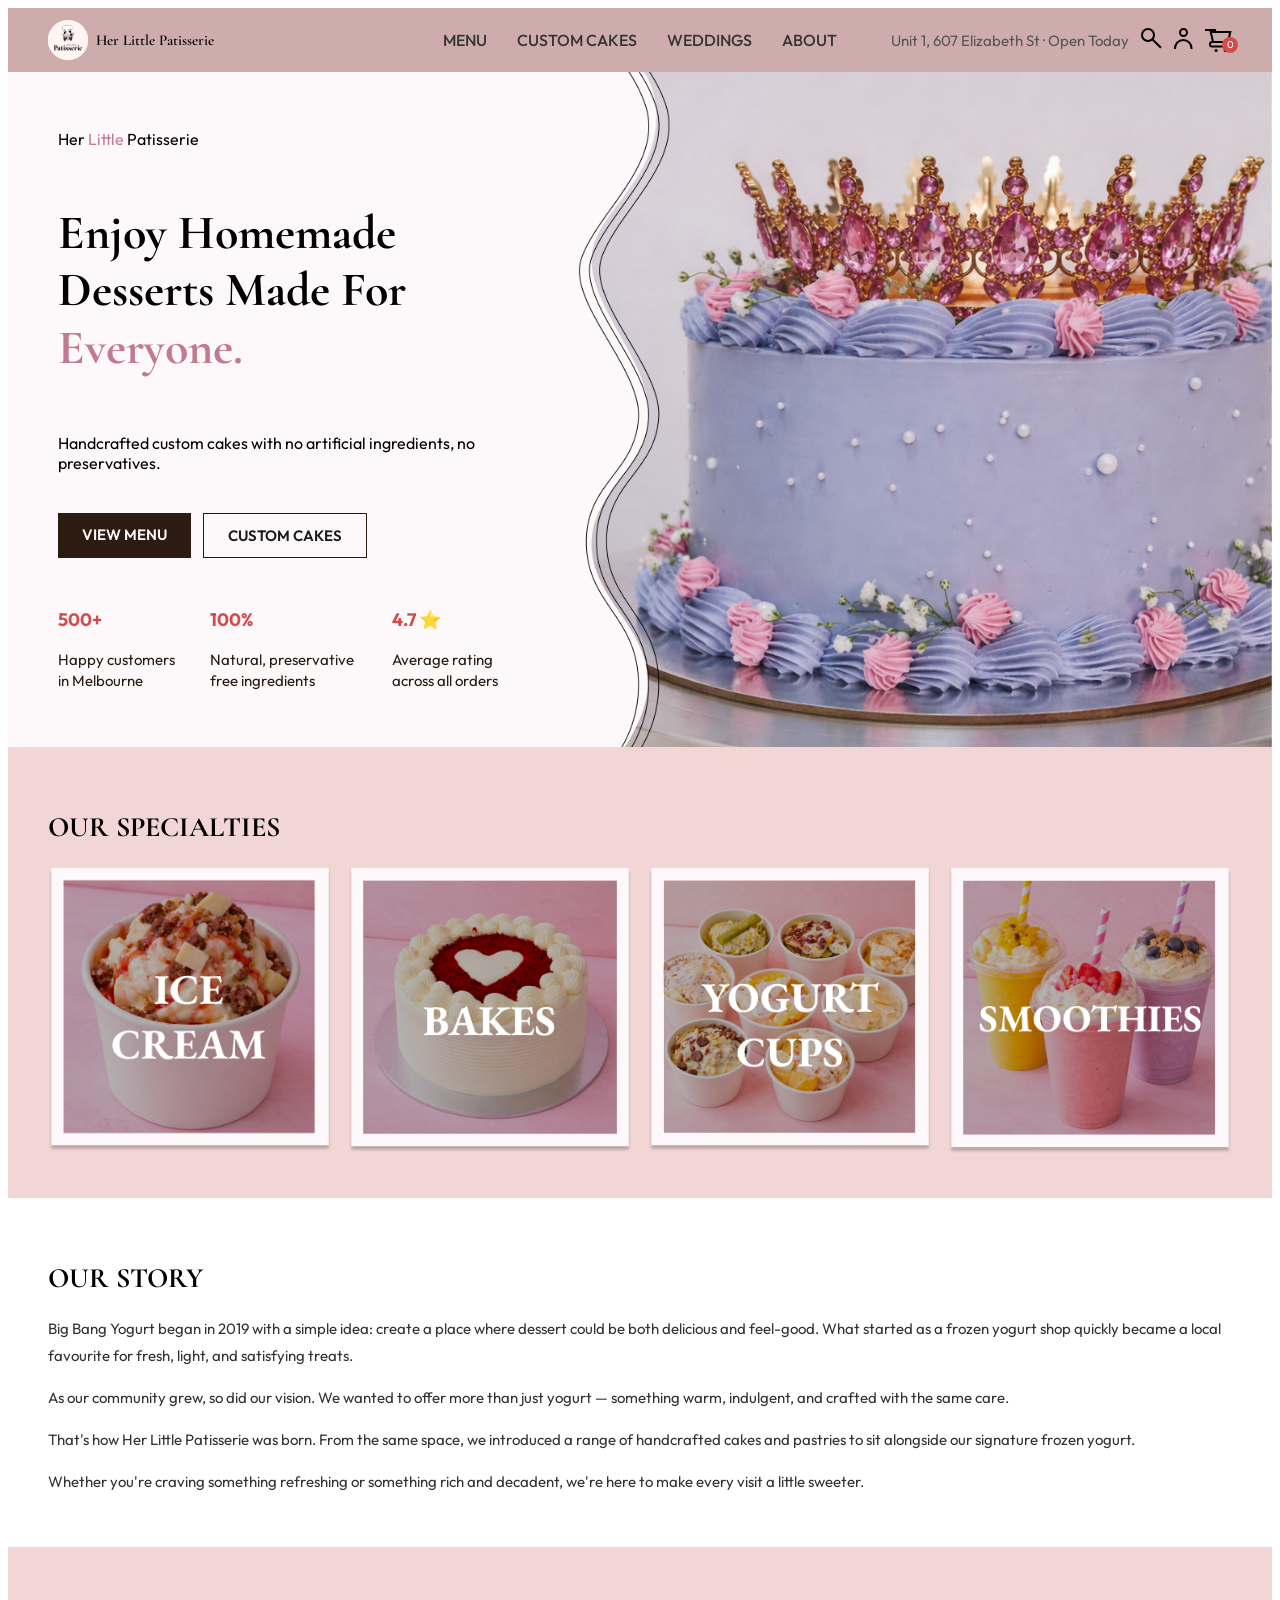
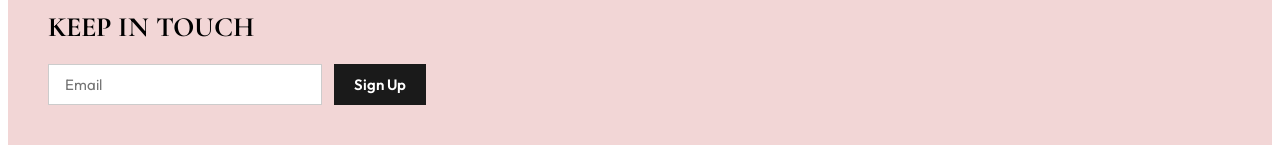
==== index.html @ 51def167 "hover states added, logo home link" ====
<!DOCTYPE html>
<html lang="en">
<head>
    <meta charset="UTF-8">
    <meta name="viewport" content="width=device-width, initial-scale=1.0">
    <title>Her Little Patisserie</title>
    <link href="https://fonts.googleapis.com/css2?family=Cormorant+Garamond:wght@400;600;700;800&family=Outfit:wght@400;500;600;700&display=swap" rel="stylesheet">
    <link rel="stylesheet" href="styles/style.css">
</head>
<body>

    <header>
        <a href="index.html" class="logo"><img src="assets/Logo.png" alt="Her Little Patisserie"> Her Little Patisserie</a>
        <nav>
            <a href="pages/product_list.html">MENU</a>
            <a href="#">CUSTOM CAKES</a>
            <a href="#">WEDDINGS</a>
            <a href="#">ABOUT</a>
        </nav>
        <div class="header-right">
            Unit 1, 607 Elizabeth St · Open Today 
            <a href="#">
                <svg width="21" height="21" viewBox="0 0 21 21" fill="none" xmlns="http://www.w3.org/2000/svg">
                <path d="M11.5001 11.5L19.9321 19.6864" stroke="black" stroke-width="2"/>
                <circle cx="7" cy="7" r="6" stroke="black" stroke-width="2"/>
                </svg>
            </a>
            <a href="#">
                <svg width="19" height="21" viewBox="0 0 19 21" fill="none" xmlns="http://www.w3.org/2000/svg">
                <circle cx="9.5" cy="4.5" r="3.5" stroke="black" stroke-width="2"/>
                <path d="M1 21V20.25C1 15.6937 4.69365 12 9.25 12C13.8063 12 17.5 15.6937 17.5 20.25V21" stroke="black" stroke-width="2"/>
                </svg>
            </a>
            <a href="cart.html" class="cart-icon-wrapper">
                <svg width="27" height="23" viewBox="0 0 27 23" fill="none" xmlns="http://www.w3.org/2000/svg">
                <path d="M25.3326 3L22.9196 13.0996H8.11389L5.70081 3H25.3326Z" stroke="black" stroke-width="2"/>
                <line y1="1" x2="11.0834" y2="1" stroke="black" stroke-width="2"/>
                <path d="M8.31243 13H6.98743C5.88286 13 4.98743 13.8954 4.98743 15V15.4C4.98743 16.5046 5.88286 17.4 6.98743 17.4L24.9375 17.4" stroke="black" stroke-width="2"/>
                <circle cx="11.1" cy="21.5" r="1.5" fill="black"/>
                <circle cx="20.1" cy="21.5" r="1.5" fill="black"/>
                </svg>
                <span class="cart-badge" id="cart-badge">0</span>
            </a>
        </div>
    </header>

    <main>

        <section class="hero">

            <div class="hero-text">
                <p class="hero-label">Her <span class="highlight">Little</span> Patisserie</p>
                <h1>Enjoy Homemade Desserts Made For <span class="highlight-garamond">Everyone.</span></h1>
                <p class="hero-sub">Handcrafted custom cakes with no artificial ingredients, no preservatives.</p>

                <div class="hero-buttons">
                    <a href="product_list.html">VIEW MENU</a>
                    <a href="#">CUSTOM CAKES</a>
                </div>

                <div class="stats">
                    <div class="stat">
                        <p class="stat-number">500+</p>
                        <p class="stat-text">Happy customers in Melbourne</p>
                    </div>
                    <div class="stat">
                        <p class="stat-number">100%</p>
                        <p class="stat-text">Natural, preservative free ingredients</p>
                    </div>
                    <div class="stat">
                        <p class="stat-number">4.7 ⭐</p>
                        <p class="stat-text">Average rating across all orders</p>
                    </div>
                </div>
            </div>

            <div class="hero-image">
                <img src="assets/cakeswirl.png" alt="Signature cake">
            </div>

        </section>

        <section class="specialties">
            <h2>OUR SPECIALTIES</h2>
            <div class="specialties-grid">
                <div class="specialty-card">
                    <img src="assets/ice_cream.png" alt="Ice Cream">
                </div>
                <div class="specialty-card">
                    <img src="assets/bakes.png" alt="Bakes">
                </div>
                <div class="specialty-card">
                    <img src="assets/yoghurt_cups.png" alt="Yogurt Cups">
                </div>
                <div class="specialty-card">
                    <img src="assets/smoothies.png" alt="Smoothies">
                </div>
            </div>
        </section>

        <section class="story">
            <h2>OUR STORY</h2>
            <p>Big Bang Yogurt began in 2019 with a simple idea: create a place where dessert could be both delicious and feel-good. What started as a frozen yogurt shop quickly became a local favourite for fresh, light, and satisfying treats.</p>
            <p>As our community grew, so did our vision. We wanted to offer more than just yogurt — something warm, indulgent, and crafted with the same care.</p>
            <p>That's how Her Little Patisserie was born. From the same space, we introduced a range of handcrafted cakes and pastries to sit alongside our signature frozen yogurt.</p>
            <p>Whether you're craving something refreshing or something rich and decadent, we're here to make every visit a little sweeter.</p>
        </section>

        <section class="newsletter">
            <h2>KEEP IN TOUCH</h2>
            <form>
                <input type="email" placeholder="Email">
                <button type="submit">Sign Up</button>
            </form>
        </section>

    </main>
    <script src="script.js"></script>
</body>
</html>
---- styles/style.css ----
/* FONTS */
* {
    font-family: 'Outfit', sans-serif;
}

h1, h2, .menu-title, .cart-title {
    font-family: 'Cormorant Garamond', serif;
}

.menu-title, .cart-title, h1 {
    font-family: 'Cormorant Garamond', serif;
}

/* HEADER */
header {
    background-color: #CEACAC;
    padding: 12px 40px;
    position: relative;
    display: flex;
    align-items: center;
    justify-content: space-between;
}

.logo {
    display: flex;
    align-items: center;
    gap: 8px;
    font-size: 15px;
    font-weight: 600;
    font-family: 'Cormorant Garamond', serif;
    text-decoration: none;
    color: inherit;
}

.logo img {
    height: 40px;
    width: auto;
}

nav {
    position: absolute;
    left: 50%;
    transform: translateX(-50%);
    display: flex;
    gap: 30px;
}

nav a {
    text-decoration: none;
    color: #333;
    font-size: 16px;
    font-weight: 500;
}

.header-right {
    font-size: 15px;
    color: #555;
    display: flex;
    align-items: center;
    gap: 12px;
}

.header-right a {
    text-decoration: none;
}

.header-right img {
    width: 16px;
    height: 16px;
}

.highlight {
    color: #C27B8E;
}

.highlight-garamond {
    color: #C27B8E;
    font-family: 'Cormorant Garamond', serif;
}

/* HERO */
.hero {
    display: flex;
    height: 75vh;
}

.hero-text {
    background-color: #FDF9FB;
    width: 40%;
    padding: 60px 50px;
    display: flex;
    flex-direction: column;
    justify-content: center;
}

.hero-text h1 {
    font-size: 48px;
    line-height: 1.2;
}

.hero-image {
    width: 60%;
    overflow: hidden;
    background-color: #FDF9FB;
}

.hero-image img {
    width: 100%;
    height: 100%;
    object-fit: cover;
    object-position: left;
}

/* HERO BUTTONS */
.hero-buttons {
    display: flex;
    gap: 12px;
    margin-top: 24px;
    margin-bottom: 32px;
}

.hero-buttons a {
    padding: 12px 24px;
    font-size: 15px;
    font-weight: 600;
    text-decoration: none;
}

.hero-buttons a:first-child {
    background-color: #2b1b10;
    color: #FDF9FB;
}

.hero-buttons a:first-child:hover {
    background-color: #BB6B33;
}

.hero-buttons a:last-child {
    background-color: transparent;
    color: #1a1a1a;
    border: 1px solid #2b1b10;
}

.hero-buttons a:last-child:hover {
    background-color: #2b1b10;
    color: white;
    border-color: #2b1b10;
}

/* STATS */
.stats {
    display: flex;
    gap: 24px;
}

.stat-number {
    font-size: 18px;
    font-weight: 700;
    color: #D14D4D;
}

.stat-text {
    font-size: 15px;
    color: #2b1b10;
    margin-top: 4px;
    line-height: 1.4;
}

/* OUR SPECIALITIES */
.specialties {
    background-color: #f2d6d6;
    padding: 40px;
}

.specialties h2 {
    font-size: 28px;
    font-weight: 800;
    margin-bottom: 24px;
}

.specialties-grid {
    display: flex;
    gap: 16px;
}

.specialty-card {
    flex: 1;
    position: relative;
}

.specialty-card img {
    width: 100%;
    height: auto;
    object-fit: contain;
}

.specialty-card p {
    position: absolute;
    bottom: 16px;
    left: 0;
    right: 0;
    text-align: center;
    color: white;
    font-weight: 700;
    font-size: 16px;
}

/* OUR STORY */
.story {
    padding: 40px;
}

.story h2 {
    font-size: 28px;
    font-weight: 800;
    margin-bottom: 20px;
}

.story p {
    font-size: 15px;
    line-height: 1.8;
    color: #333;
    margin-bottom: 12px;
}

/* KEEP IN TOUCH */
.newsletter {
    background-color: #f2d6d6;
    padding: 40px;
}

.newsletter h2 {
    font-size: 28px;
    font-weight: 800;
    margin-bottom: 20px;
}

.newsletter form {
    display: flex;
    gap: 12px;
}

.newsletter input {
    padding: 10px 16px;
    border: 1px solid #ccc;
    font-size: 15px;
    width: 240px;
}

.newsletter button {
    padding: 10px 20px;
    background-color: #1a1a1a;
    color: white;
    font-size: 15px;
    font-weight: 600;
    border: none;
    cursor: pointer;
}

/* ========================
   PRODUCT LIST PAGE
   ======================== */

/* BREADCRUMB */
.breadcrumb {
    padding: 16px 40px;
    font-size: 15px;
    color: #888;
}

.breadcrumb a {
    text-decoration: none;
    color: #888;
}

/* MENU HEADER */
.menu-header {
    padding: 8px 40px 24px;
}

.menu-title {
    font-size: 52px;
    font-weight: 800;
    color: #1a1a1a;
}

.menu-title-pink {
    color: #CEACAC;
    font-family: 'Cormorant Garamond', serif;
}

.menu-filters {
    display: flex;
    align-items: center;
    gap: 40px;
    margin-top: 16px;
}

.filter-item {
    display: flex;
    flex-direction: column;
    gap: 6px;
}

.filter-label {
    font-size: 15px;
    color: #888;
}

.filter-input {
    display: flex;
    align-items: center;
    gap: 10px;
    border: 1px solid #ddd;
    padding: 8px 12px;
    font-size: 15px;
}

.filter-input svg {
    width: 24px;
    height: 24px;
    flex-shrink: 0;
}

.filter-date-box {
    font-size: 15px;
}

.filter-input button {
    font-size: 15px;
    font-weight: 700;
    color: #888;
    background: none;
    border: none;
    cursor: pointer;
}

.filter-sort {
    margin-left: auto;
    display: flex;
    flex-direction: column;
    align-items: flex-end;
    gap: 8px;
}

.product-count {
    font-size: 15px;
    color: #888;
}

.sort-btn {
    padding: 10px 20px;
    border: 1px solid #1a1a1a;
    background: white;
    font-size: 15px;
    font-weight: 600;
    cursor: pointer;
}

/* CATEGORY TABS */
.menu-tabs {
    display: flex;
    gap: 0;
    border-bottom: 1px solid #ddd;
    padding: 0 40px;
}

.tab {
    padding: 12px 20px;
    font-size: 15px;
    font-weight: 600;
    background: none;
    border: none;
    border-bottom: 2px solid transparent;
    color: #888;
    cursor: pointer;
}

.tab.current {
    color: #1a1a1a;
    border-bottom: 2px solid #1a1a1a;
}

/* FILTER ROW */
.menu-filter-row {
    display: flex;
    align-items: center;
    gap: 12px;
    padding: 16px 40px;
}

.menu-filter-row img {
    height: 20px;
    width: auto;
}

.filter-all-btn {
    padding: 8px 20px;
    background-color: #1a1a1a;
    color: white;
    border: none;
    font-size: 15px;
    font-weight: 600;
    cursor: pointer;
}

/* PRODUCTS GRID */
.product-card-link {
    text-decoration: none;
    color: inherit;
}

.products-grid {
    display: grid;
    grid-template-columns: repeat(3, 1fr);
    gap: 24px;
    padding: 24px 40px;
}

.product-card {
    position: relative;
    overflow: hidden;
}

.product-card img {
    width: 100%;
    aspect-ratio: 4 / 3;
    object-fit: cover;
    display: block;
    transition: opacity 0.2s;
}

.product-card:hover img {
    opacity: 0.7;
}

.product-card-info {
    padding: 12px 0;
}

.product-card-info h3 {
    font-size: 15px;
    font-weight: 700;
    margin-bottom: 6px;
}

.product-card-info p {
    font-size: 15px;
    color: #666;
    line-height: 1.5;
    margin-bottom: 10px;
}

.product-prices {
    display: flex;
    gap: 16px;
    font-size: 15px;
    font-weight: 600;
    color: #C27B8E;
}

/* ========================
   PRODUCT LIST PAGE
   ======================== */

.product-detail {
    display: flex;
    gap: 60px;
    padding: 24px 40px 60px;
   }

   /* LEFT SIDE */
.product-gallery {
    width: 45%;
    flex-shrink: 0;
   }

.product-main-image {
    position: relative;
}

.product-main-image img {
    width: 100%;
    aspect-ratio: 4 / 3;
    object-fit: cover;
}

.photo-counter {
    position: absolute;
    bottom: 12px;
    right: 12px;
    background-color: #00000073;
    color: white;
    font-size: 15px;
    padding: 4px 10px;
}

.product-thumbnails {
    display: flex;
    gap: 12px;
    margin-top: 12px;
}

.product-thumbnails img {
    width: calc(33.333% - 8px); /* 3 images shared space - the gaps in between images */
    aspect-ratio: 1 / 1;
    object-fit: cover;
    cursor: pointer;
}

/* RIGHT: INFO */
.product-info {
    flex: 1;
    display: flex;
    flex-direction: column;
    gap: 16px;
}

/* TAGS */
.product-tags {
    display: flex;
    gap: 10px;
}

.tag {
    font-size: 15px;
    font-weight: 600;
    padding: 4px 12px;
}

.tag-popular {
    border: 1px solid #CEACAC;
    color: #CEACAC;
}

.tag-preservatives {
    border: 1px solid #7DBFA7;
    color: #7DBFA7;
}

/* TITLE & PRICES */
.product-name {
    font-size: 32px;
    font-weight: 800;
    color: #1a1a1a;
    margin: 0;
}

.product-prices-detail {
    display: flex;
    gap: 20px;
    font-size: 16px;
    font-weight: 600;
    color: #C27B8E;
}

/* DESCRIPTION */
.product-description {
    font-size: 15px;
    color: #555;
    line-height: 1.7;
    margin: 0;
}

/* DIVIDER */
.product-divider {
    border: none;
    border-top: 1px solid #ddd;
    margin: 4px 0;
}

/* SECTION LABELS */
.section-label {
    font-size: 15px;
    font-weight: 700;
    color: #888;
    margin: 0;
}

/* SIZE SELECTOR */
.size-options {
    display: flex;
    gap: 12px;
}

.size-card {
    flex: 1;
    border: 1px solid #ddd;
    padding: 14px 12px;
    text-align: center;
    cursor: pointer;
}

.size-card.selected {
    background-color: #2b1b10;
    border-color: #2b1b10;
    color: white;
}

.size-name {
    font-size: 15px;
    font-weight: 600;
    margin: 0 0 4px;
}

.size-serves {
    font-size: 15px;
    color: #888;
    margin: 0 0 6px;
}

.size-card.selected .size-serves {
    color: #ccc;
}

.size-price {
    font-size: 15px;
    font-weight: 700;
    color: #C27B8E;
    margin: 0;
}

/* ADD-ONS */
.addons-header {
    display: flex;
    align-items: center;
    gap: 12px;
}

.addons-optional {
    font-size: 15px;
    color: #aaa;
}

.addons-options {
    display: flex;
    gap: 12px;
}

.addon-item {
    flex: 1; /*take whatever space is left on the right side*/
    display: flex;
    justify-content: space-between;
    align-items: center;
    border: 1px solid #ddd;
    padding: 12px 16px;
    font-size: 15px;
    cursor: pointer;
}

.addon-item input[type="checkbox"] { 
    width: 16px;
    height: 16px;
    cursor: pointer;
    accent-color: #CEACAC;
}

/* QUANTITY + ADD TO CART */
.cart-row {
    display: flex;
    gap: 16px;
    align-items: center;
}

.quantity-selector {
    display: flex;
    align-items: center;
    border: 1px solid #ddd;
}

.qty-btn {
    width: 40px;
    height: 48px;
    background: none;
    border: none;
    font-size: 18px;
    cursor: pointer;
    color: #1a1a1a;
}

.qty-value {
    width: 40px;
    text-align: center;
    font-size: 15px;
    font-weight: 600;
}

.add-to-cart-btn {
    flex: 1;
    height: 48px;
    background-color: #2b1b10;
    color: white;
    border: none;
    font-size: 15px;
    font-weight: 700;
    cursor: pointer;
    text-decoration: none;
    display: flex;
    align-items: center;
    justify-content: center;
}

.add-to-cart-btn:hover {
    background-color: #BB6B33;
}

/* DISCLAIMER */
.product-disclaimer {
    font-size: 15px;
    color: #aaa;
    line-height: 1.6;
    margin: 0;
}

/* ========================
   CART PAGE
   ======================== */


.cart-main {
    padding: 32px 40px 60px;
    background-color: #fdf9fb;
    min-height: 80vh;
}

/* CART HEADER */
.cart-header {
    display: flex;
    align-items: center;
    justify-content: space-between;
    margin-bottom: 32px;
}

.cart-header-left {
    display: flex;
    align-items: center;
    gap: 16px;
}

.continue-shopping {
    font-size: 15px;
    color: #888;
    text-decoration: none;
}

.cart-divider {
    color: #ccc;
    font-size: 20px;
}

.cart-title {
    font-size: 36px;
    font-weight: 800;
    color: #1a1a1a;
    margin: 0;
}

.cart-item-count {
    font-size: 15px;
    color: #888;
}

/* CART BODY: TWO COLUMNS */
.cart-body {
    display: flex;
    gap: 32px;
    align-items: flex-start;
}

.cart-left {
    flex: 1;
    background-color: white;
    padding: 32px;
    border: 1px solid #eee;
}

.cart-right {
    width: 280px;
    flex-shrink: 0;
    display: flex;
    flex-direction: column;
    gap: 24px;
}

/* SECTION LABELS */
.cart-section-label {
    font-size: 15px;
    font-weight: 700;
    color: #888;
    margin: 0 0 12px;
}

.cart-divider-line {
    border: none;
    border-top: 1px solid #eee;
    margin: 16px 0;
}

/* PICKUP BOX */
.pickup-box {
    border: 1px solid #eee;
    padding: 16px 20px;
    margin-bottom: 28px;
    display: flex;
    flex-direction: column;
    gap: 14px;
}

.pickup-row {
    display: flex;
    align-items: center;
    gap: 14px;
}

.pickup-icon {
    width: 32px;
    height: 32px;
    border-radius: 4px;
    display: flex;
    align-items: center;
    justify-content: center;
    font-size: 15px;
    flex-shrink: 0;
    background-color: #f8eded;
}

.pickup-text {
    flex: 1;
}

.pickup-main {
    font-size: 15px;
    font-weight: 600;
    color: #1a1a1a;
    margin: 0;
}

.pickup-sub {
    font-size: 15px;
    color: #aaa;
    margin: 2px 0 0;
}

.pickup-edit {
    font-size: 15px;
    font-weight: 700;
    color: #888;
    text-decoration: none;
}

/* CART ITEMS */
.cart-item {
    display: flex;
    align-items: flex-start;
    gap: 20px;
    padding: 16px 0;
}

.cart-item-img {
    width: 100px;
    height: 100px;
    object-fit: cover;
    flex-shrink: 0;
    background-color: #f8eded;
}

.cart-item-info {
    flex: 1;
}

.cart-item-name {
    font-size: 16px;
    font-weight: 600;
    color: #1a1a1a;
    margin: 0 0 4px;
}

.cart-item-size {
    font-size: 15px;
    color: #888;
    margin: 0 0 12px;
}

.cart-item-controls {
    display: flex;
    align-items: center;
    gap: 16px;
}

.cart-qty {
    display: flex;
    align-items: center;
    border: 1px solid #ddd;
}

.cart-qty-btn {
    width: 32px;
    height: 32px;
    background: none;
    border: none;
    font-size: 16px;
    cursor: pointer;
    color: #1a1a1a;
}

.cart-qty span {
    width: 32px;
    text-align: center;
    font-size: 15px;
    font-weight: 600;
}

.cart-remove {
    font-size: 15px;
    color: #888;
    text-decoration: underline;
    cursor: pointer;
}

.cart-remove:hover {
    color: #333;
}

.cart-item-price {
    font-size: 16px;
    font-weight: 700;
    color: #C27B8E;
    margin: 0;
    white-space: nowrap;
}

/* ADD MORE ITEMS */
.cart-add-more {
    display: flex;
    align-items: center;
    gap: 16px;
    border: 1px solid #eee;
    padding: 16px 20px;
    margin-top: 8px;
    cursor: pointer;
    font-size: 15px;
    color: #555;
    text-decoration: none;
    color: inherit;
}

.cart-add-icon {
    width: 36px;
    height: 36px;
    background-color: #CEACAC;
    color: white;
    font-size: 20px;
    display: flex;
    align-items: center;
    justify-content: center;
    flex-shrink: 0;
    transition: background-color 0.2s;
}

.cart-add-more:hover .cart-add-icon {
    background-color: #D14D4D;
}

/* ORDER SUMMARY */
.cart-summary {
    background-color: white;
    border: 1px solid #eee;
    padding: 24px;
}

.cart-summary-row {
    display: flex;
    justify-content: space-between;
    align-items: center;
    margin-bottom: 8px;
}

.cart-summary-label {
    font-size: 15px;
    color: #888;
}

.cart-summary-value {
    font-size: 15px;
    color: #888;
}

.cart-total-label {
    font-size: 16px;
    font-weight: 700;
    color: #1a1a1a;
}

.cart-total-value {
    font-size: 22px;
    font-weight: 800;
    color: #C27B8E;
}

.cart-checkout-btn {
    width: 100%;
    padding: 16px;
    background-color: #2b1b10;
    color: white;
    border: none;
    font-size: 15px;
    font-weight: 700;
    cursor: pointer;
    margin-top: 16px;
    letter-spacing: 1px;
}

.cart-checkout-btn:hover {
    background-color: #BB6B33;
}

/* RECOMMENDED */
.cart-recommended {
    background-color: white;
    border: 1px solid #eee;
    padding: 24px;
}

.recommended-card {
    display: flex;
    gap: 12px;
    margin-bottom: 16px;
}

.recommended-card img {
    width: 72px;
    height: 72px;
    object-fit: cover;
    flex-shrink: 0;
    background-color: #f8eded;
}

.recommended-info {
    flex: 1;
}

.recommended-name {
    font-size: 15px;
    font-weight: 600;
    color: #1a1a1a;
    margin: 0 0 4px;
}

.recommended-price {
    font-size: 15px;
    color: #C27B8E;
    font-weight: 600;
    margin: 0;
}

/* ========================
   PAYMENT OVERLAY
   ======================== */

.payment-overlay {
    display: none;
    position: fixed;
    top: 0;
    left: 0;
    width: 100%;
    height: 100%;
    background-color: rgba(0, 0, 0, 0.4);
    z-index: 1000;
    justify-content: center;
    align-items: center;
}

.payment-overlay.active {
    display: flex;
}

.payment-panel {
    background-color: #CEACAC;
    width: 80%;
    max-width: 860px;
    max-height: 90vh;
    overflow-y: auto;
    padding: 20px 60px 48px;
    box-sizing: border-box;
    display: flex;
    flex-direction: column;
    gap: 20px;
}


.payment-title {
    font-family: 'Cormorant Garamond', serif;
    font-size: 40px;
    font-weight: 800;
    color: #1a1a1a;
    margin: 0;
}

.payment-divider {
    border: none;
    border-top: 1px solid #c4a0a0;
    margin: 0;
    background-color: transparent;
}

.payment-field {
    display: flex;
    flex-direction: column;
    gap: 8px;
    flex: 1;
}

.payment-label {
    font-size: 15px;
    font-weight: 700;
    color: #2b1b10;
}

.payment-input {
    padding: 14px 16px;
    border: none;
    background-color: white;
    font-size: 15px;
    font-family: 'Outfit', sans-serif;
    outline: none;
    width: 100%;
    box-sizing: border-box;
}

.payment-row {
    display: flex;
    gap: 20px;
}

.payment-btn {
    width: 100%;
    padding: 20px;
    background-color: #2b1b10;
    color: white;
    border: none;
    font-size: 15px;
    font-weight: 700;
    font-family: 'Outfit', sans-serif;
    cursor: pointer;
    margin-top: 8px;
    letter-spacing: 1px;
}

.payment-btn:hover {
    background-color: #BB6B33;
}

/* ========================
   CONFIRMATION PAGE
   ======================== */

.confirmation-main {
    min-height: 75vh;
    display: flex;
    justify-content: center;
    align-items: center;
    background-color: #fdf9fb;
}

.confirmation-content {
    display: flex;
    flex-direction: column;
    align-items: center;
    gap: 24px;
    text-align: center;
}

.confirmation-logo {
    background-color: #CEACAC;
    border-radius: 50%;
    width: 160px;
    height: 160px;
    display: flex;
    align-items: center;
    justify-content: center;
    overflow: hidden;
}

.confirmation-logo img {
    width: 100%;
    height: 100%;
    object-fit: cover;
}

.confirmation-message {
    font-family: 'Cormorant Garamond', serif;
    font-size: 28px;
    font-weight: 600;
    color: #1a1a1a;
    margin: 0;
}

.confirmation-btn {
    padding: 16px 40px;
    background-color: #2b1b10;
    color: white;
    text-decoration: none;
    font-size: 15px;
    font-weight: 700;
    letter-spacing: 1px;
}

.confirmation-btn:hover {
    background-color: #BB6B33;
}

/* CART */
.cart-icon-wrapper {
    position: relative;
    display: inline-flex;
}

.cart-badge {
    position: absolute;
    top: 8px;
    right: -6px;
    background-color: #D14D4D;
    color: white;
    border-radius: 50%;
    width: 16px;
    height: 16px;
    font-size: 10px;
    display: flex;
    align-items: center;
    justify-content: center;
}
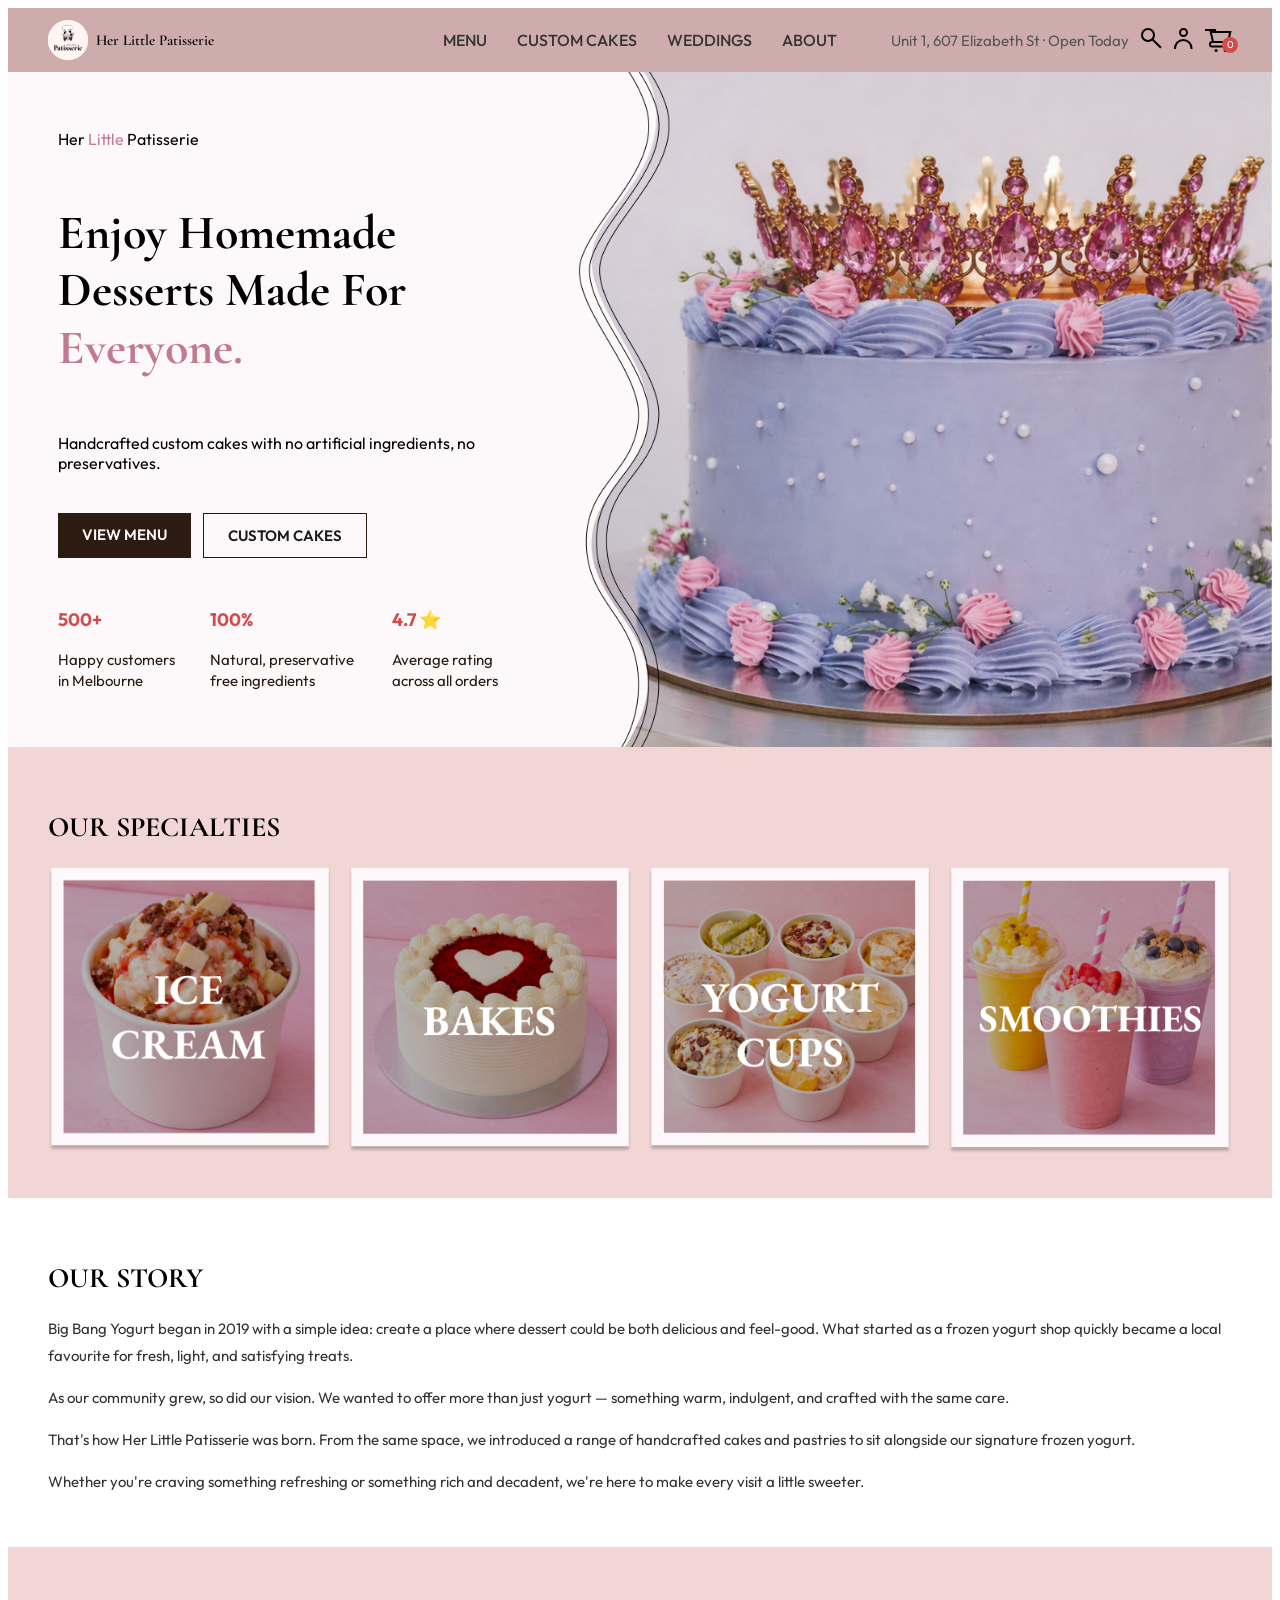
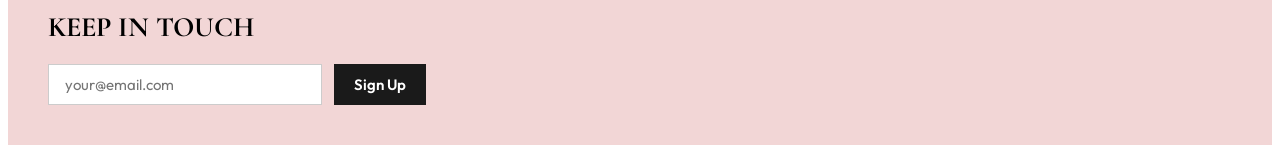
==== commit 23c6b1ca: "form fixes" ====
--- a/index.html
+++ b/index.html
@@ -109,7 +109,7 @@
         <section class="newsletter">
             <h2>KEEP IN TOUCH</h2>
             <form>
-                <input type="email" placeholder="Email">
+                <input type="email" placeholder="your@email.com">
                 <button type="submit">Sign Up</button>
             </form>
         </section>
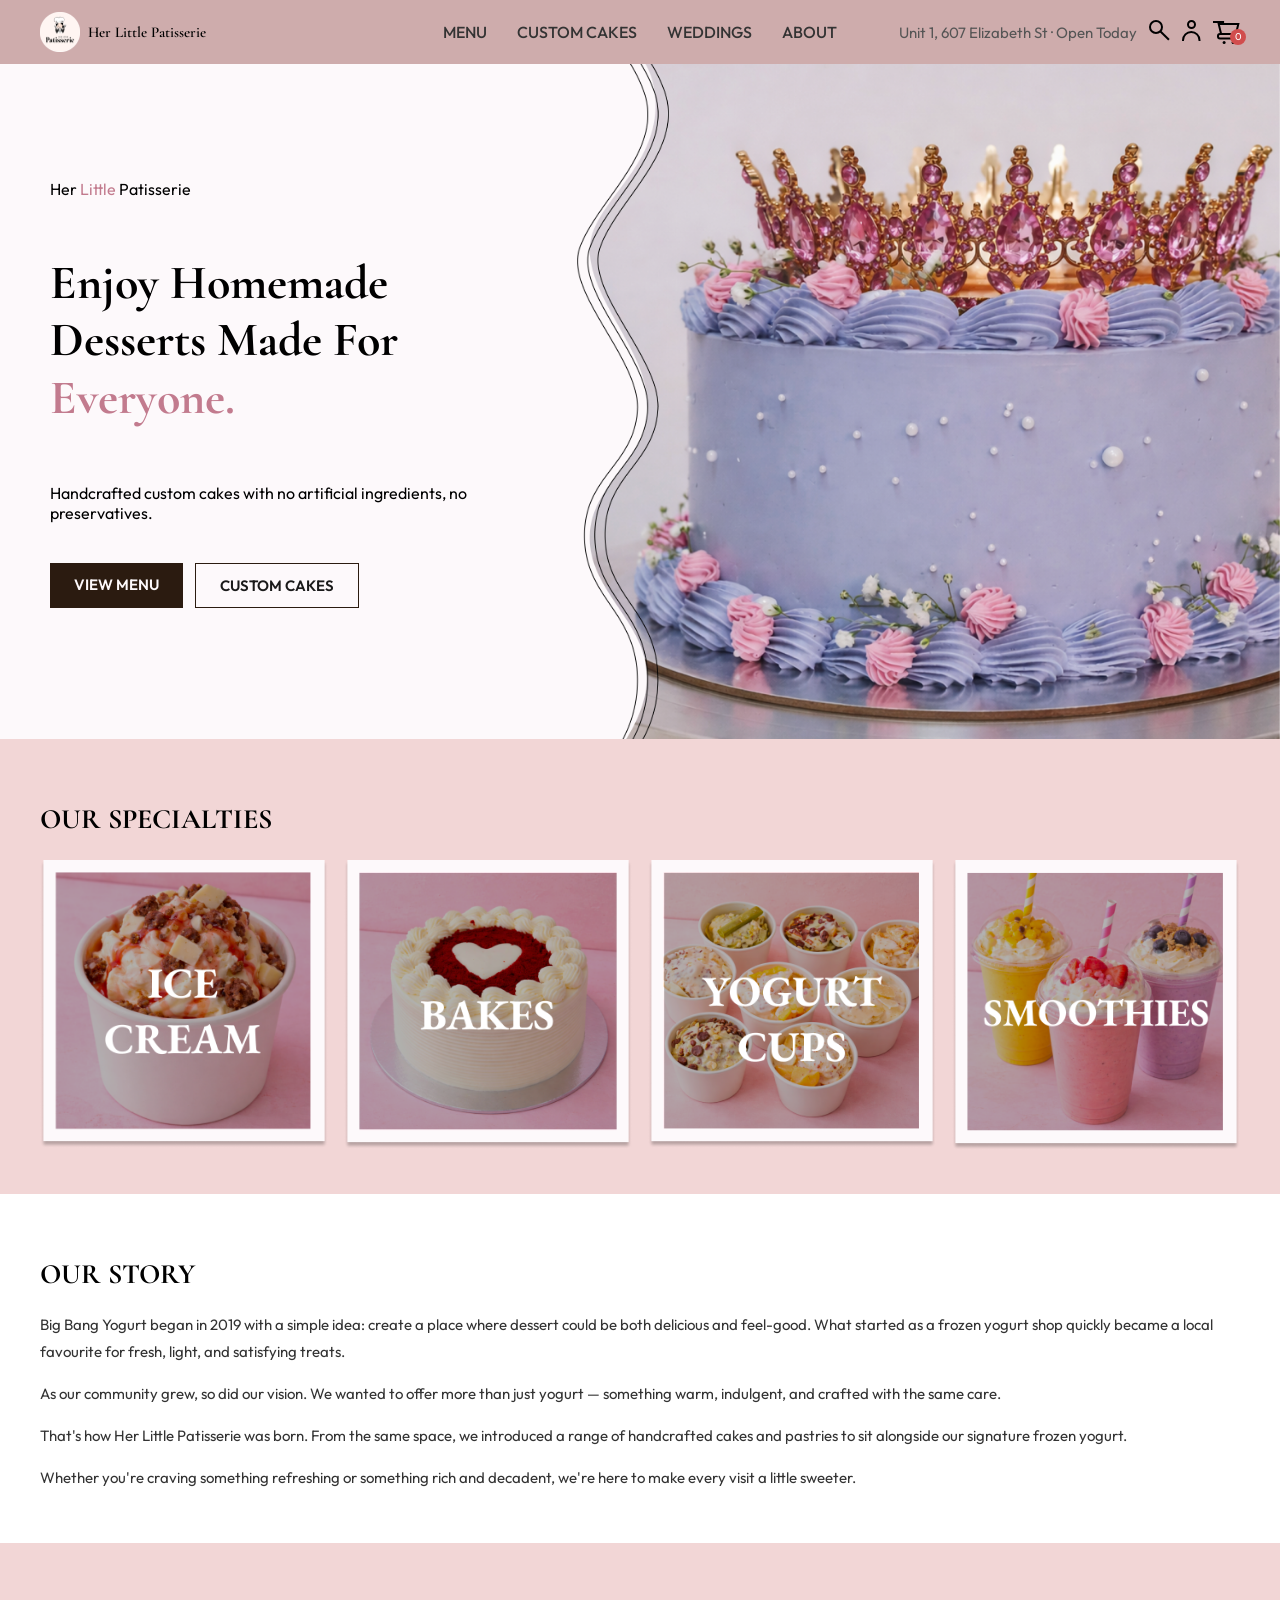
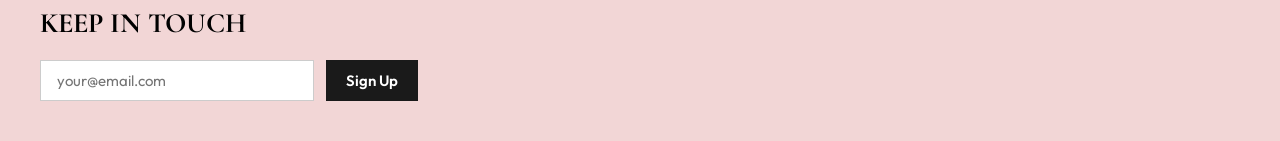
==== commit 3e3f53d4: "home page mobile" ====
--- a/index.html
+++ b/index.html
@@ -6,32 +6,34 @@
     <title>Her Little Patisserie</title>
     <link href="https://fonts.googleapis.com/css2?family=Cormorant+Garamond:wght@400;600;700;800&family=Outfit:wght@400;500;600;700&display=swap" rel="stylesheet">
     <link rel="stylesheet" href="styles/style.css">
+    <link rel="stylesheet" href="styles/index.css">
 </head>
 <body>
 
     <header>
+        <button type="button" class="menu-toggle" aria-label="Open menu">☰</button>
         <a href="index.html" class="logo"><img src="assets/Logo.png" alt="Her Little Patisserie"> Her Little Patisserie</a>
-        <nav>
-            <a href="pages/product_list.html">MENU</a>
+        <nav aria-label="Main navigation">
+            <a href="product_list.html">MENU</a>
             <a href="#">CUSTOM CAKES</a>
             <a href="#">WEDDINGS</a>
             <a href="#">ABOUT</a>
         </nav>
         <div class="header-right">
             Unit 1, 607 Elizabeth St · Open Today 
-            <a href="#">
+            <a href="results.html" aria-label="Search">
                 <svg width="21" height="21" viewBox="0 0 21 21" fill="none" xmlns="http://www.w3.org/2000/svg">
                 <path d="M11.5001 11.5L19.9321 19.6864" stroke="black" stroke-width="2"/>
                 <circle cx="7" cy="7" r="6" stroke="black" stroke-width="2"/>
                 </svg>
             </a>
-            <a href="#">
+            <a href="#" aria-label="Account">
                 <svg width="19" height="21" viewBox="0 0 19 21" fill="none" xmlns="http://www.w3.org/2000/svg">
                 <circle cx="9.5" cy="4.5" r="3.5" stroke="black" stroke-width="2"/>
                 <path d="M1 21V20.25C1 15.6937 4.69365 12 9.25 12C13.8063 12 17.5 15.6937 17.5 20.25V21" stroke="black" stroke-width="2"/>
                 </svg>
             </a>
-            <a href="cart.html" class="cart-icon-wrapper">
+            <a href="cart.html" class="cart-icon-wrapper" aria-label="View cart">
                 <svg width="27" height="23" viewBox="0 0 27 23" fill="none" xmlns="http://www.w3.org/2000/svg">
                 <path d="M25.3326 3L22.9196 13.0996H8.11389L5.70081 3H25.3326Z" stroke="black" stroke-width="2"/>
                 <line y1="1" x2="11.0834" y2="1" stroke="black" stroke-width="2"/>
@@ -49,6 +51,7 @@
         <section class="hero">
 
             <div class="hero-text">
+                <img src="assets/Logo.png" alt="Her Little Patisserie" class="hero-mobile-logo">
                 <p class="hero-label">Her <span class="highlight">Little</span> Patisserie</p>
                 <h1>Enjoy Homemade Desserts Made For <span class="highlight-garamond">Everyone.</span></h1>
                 <p class="hero-sub">Handcrafted custom cakes with no artificial ingredients, no preservatives.</p>
@@ -58,26 +61,34 @@
                     <a href="#">CUSTOM CAKES</a>
                 </div>
 
-                <div class="stats">
-                    <div class="stat">
-                        <p class="stat-number">500+</p>
-                        <p class="stat-text">Happy customers in Melbourne</p>
-                    </div>
-                    <div class="stat">
-                        <p class="stat-number">100%</p>
-                        <p class="stat-text">Natural, preservative free ingredients</p>
-                    </div>
-                    <div class="stat">
-                        <p class="stat-number">4.7 ⭐</p>
-                        <p class="stat-text">Average rating across all orders</p>
-                    </div>
-                </div>
+
             </div>
 
             <div class="hero-image">
-                <img src="assets/cakeswirl.png" alt="Signature cake">
+                <picture>
+                    <source media="(max-width: 390px)" srcset="assets/mobile_cake.png">
+                    <img src="assets/cakeswirl.png" alt="Signature cake">
+                </picture>
             </div>
 
+        </section>
+
+        <section class="stats-section">
+            <p class="stats-label">What Others Say</p>
+            <div class="stats">
+                <div class="stat">
+                    <p class="stat-number">500+</p>
+                    <p class="stat-text">Happy customers in Melbourne</p>
+                </div>
+                <div class="stat">
+                    <p class="stat-number">100%</p>
+                    <p class="stat-text">Natural, preservative free ingredients</p>
+                </div>
+                <div class="stat">
+                    <p class="stat-number">4.7 ⭐</p>
+                    <p class="stat-text">Average rating across all orders</p>
+                </div>
+            </div>
         </section>
 
         <section class="specialties">
--- a/styles/style.css
+++ b/styles/style.css
@@ -1,3 +1,11 @@
+html {
+    overflow-x: hidden;
+}
+
+body {
+    margin: 0;
+}
+
 /* FONTS */
 * {
     font-family: 'Outfit', sans-serif;
@@ -7,14 +15,10 @@
     font-family: 'Cormorant Garamond', serif;
 }
 
-.menu-title, .cart-title, h1 {
-    font-family: 'Cormorant Garamond', serif;
-}
-
 /* HEADER */
-header {
+body > header {
     background-color: #CEACAC;
-    padding: 12px 40px;
+    padding: 0.75rem 2.5rem;
     position: relative;
     display: flex;
     align-items: center;
@@ -24,8 +28,8 @@
 .logo {
     display: flex;
     align-items: center;
-    gap: 8px;
-    font-size: 15px;
+    gap: 0.5rem;
+    font-size: 0.9375rem;
     font-weight: 600;
     font-family: 'Cormorant Garamond', serif;
     text-decoration: none;
@@ -33,31 +37,31 @@
 }
 
 .logo img {
-    height: 40px;
+    height: 2.5rem;
     width: auto;
 }
 
-nav {
+body > header nav {
     position: absolute;
     left: 50%;
     transform: translateX(-50%);
     display: flex;
-    gap: 30px;
+    gap: 1.875rem;
 }
 
-nav a {
+body > header nav a {
     text-decoration: none;
     color: #333;
-    font-size: 16px;
+    font-size: 1rem;
     font-weight: 500;
 }
 
 .header-right {
-    font-size: 15px;
+    font-size: 0.9375rem;
     color: #555;
     display: flex;
     align-items: center;
-    gap: 12px;
+    gap: 0.75rem;
 }
 
 .header-right a {
@@ -65,10 +69,44 @@
 }
 
 .header-right img {
-    width: 16px;
-    height: 16px;
+    width: 1rem;
+    height: 1rem;
 }
 
+/* CART BADGE */
+.cart-icon-wrapper {
+    position: relative;
+    display: inline-flex;
+}
+
+.cart-badge {
+    position: absolute;
+    top: 0.5rem;
+    right: -0.375rem;
+    background-color: #D14D4D;
+    color: white;
+    border-radius: 50%;
+    width: 1rem;
+    height: 1rem;
+    font-size: 0.625rem;
+    display: flex;
+    align-items: center;
+    justify-content: center;
+}
+
+/* BREADCRUMB — shared across product list + detail */
+.breadcrumb {
+    padding: 1rem 2.5rem;
+    font-size: 0.9375rem;
+    color: #888;
+}
+
+.breadcrumb a {
+    text-decoration: none;
+    color: #888;
+}
+
+/* SHARED HIGHLIGHT CLASSES */
 .highlight {
     color: #C27B8E;
 }
@@ -78,1160 +116,80 @@
     font-family: 'Cormorant Garamond', serif;
 }
 
-/* HERO */
-.hero {
-    display: flex;
-    height: 75vh;
+.cta-mobile {
+    display: none;
 }
 
-.hero-text {
-    background-color: #FDF9FB;
-    width: 40%;
-    padding: 60px 50px;
-    display: flex;
-    flex-direction: column;
-    justify-content: center;
+/* Hamburger — hidden on desktop */
+.menu-toggle {
+    display: none;
+    background: none;
+    border: none;
+    font-size: 1.5rem;
+    cursor: pointer;
+    color: #333;
+    padding: 0;
+    line-height: 1;
 }
 
-.hero-text h1 {
-    font-size: 48px;
-    line-height: 1.2;
+@media (max-width: 24.375rem) {
+
+    /* HEADER */
+    body > header {
+        padding: 0.875rem 1.25rem;
+    }
+
+    /* Show hamburger, hide nav */
+    .menu-toggle {
+        display: block;
+    }
+
+    /* Logo centered in header — icon only */
+    .logo {
+        position: absolute;
+        left: 50%;
+        transform: translateX(-50%);
+        font-size: 0;
+    }
+
+    .logo img {
+        height: 2rem;
+        display: block;
+    }
+
+    body > header nav {
+        display: none;
+    }
+
+    /* Header right: hide address text, show only search + cart */
+    .header-right {
+        font-size: 0;
+        gap: 0.75rem;
+    }
+
+    .header-right > span,
+    .header-right > p {
+        display: none;
+    }
+
+    /* CART BADGE */
+    .cart-badge {
+        background-color: #D14D4D;
+    }
+
+    /* BREADCRUMB */
+    .breadcrumb {
+        padding: 0.75rem 1.25rem;
+        font-size: 0.8125rem;
+    }
+
+    /* MOBILE CTA */
+    .cta-mobile {
+        display: flex;
+        position: fixed;
+        bottom: 5%;
+        left: 50%;
+        transform: translateX(-50%);
+        z-index: 100;
+    }
 }
-
-.hero-image {
-    width: 60%;
-    overflow: hidden;
-    background-color: #FDF9FB;
-}
-
-.hero-image img {
-    width: 100%;
-    height: 100%;
-    object-fit: cover;
-    object-position: left;
-}
-
-/* HERO BUTTONS */
-.hero-buttons {
-    display: flex;
-    gap: 12px;
-    margin-top: 24px;
-    margin-bottom: 32px;
-}
-
-.hero-buttons a {
-    padding: 12px 24px;
-    font-size: 15px;
-    font-weight: 600;
-    text-decoration: none;
-}
-
-.hero-buttons a:first-child {
-    background-color: #2b1b10;
-    color: #FDF9FB;
-}
-
-.hero-buttons a:first-child:hover {
-    background-color: #BB6B33;
-}
-
-.hero-buttons a:last-child {
-    background-color: transparent;
-    color: #1a1a1a;
-    border: 1px solid #2b1b10;
-}
-
-.hero-buttons a:last-child:hover {
-    background-color: #2b1b10;
-    color: white;
-    border-color: #2b1b10;
-}
-
-/* STATS */
-.stats {
-    display: flex;
-    gap: 24px;
-}
-
-.stat-number {
-    font-size: 18px;
-    font-weight: 700;
-    color: #D14D4D;
-}
-
-.stat-text {
-    font-size: 15px;
-    color: #2b1b10;
-    margin-top: 4px;
-    line-height: 1.4;
-}
-
-/* OUR SPECIALITIES */
-.specialties {
-    background-color: #f2d6d6;
-    padding: 40px;
-}
-
-.specialties h2 {
-    font-size: 28px;
-    font-weight: 800;
-    margin-bottom: 24px;
-}
-
-.specialties-grid {
-    display: flex;
-    gap: 16px;
-}
-
-.specialty-card {
-    flex: 1;
-    position: relative;
-}
-
-.specialty-card img {
-    width: 100%;
-    height: auto;
-    object-fit: contain;
-}
-
-.specialty-card p {
-    position: absolute;
-    bottom: 16px;
-    left: 0;
-    right: 0;
-    text-align: center;
-    color: white;
-    font-weight: 700;
-    font-size: 16px;
-}
-
-/* OUR STORY */
-.story {
-    padding: 40px;
-}
-
-.story h2 {
-    font-size: 28px;
-    font-weight: 800;
-    margin-bottom: 20px;
-}
-
-.story p {
-    font-size: 15px;
-    line-height: 1.8;
-    color: #333;
-    margin-bottom: 12px;
-}
-
-/* KEEP IN TOUCH */
-.newsletter {
-    background-color: #f2d6d6;
-    padding: 40px;
-}
-
-.newsletter h2 {
-    font-size: 28px;
-    font-weight: 800;
-    margin-bottom: 20px;
-}
-
-.newsletter form {
-    display: flex;
-    gap: 12px;
-}
-
-.newsletter input {
-    padding: 10px 16px;
-    border: 1px solid #ccc;
-    font-size: 15px;
-    width: 240px;
-}
-
-.newsletter button {
-    padding: 10px 20px;
-    background-color: #1a1a1a;
-    color: white;
-    font-size: 15px;
-    font-weight: 600;
-    border: none;
-    cursor: pointer;
-}
-
-/* ========================
-   PRODUCT LIST PAGE
-   ======================== */
-
-/* BREADCRUMB */
-.breadcrumb {
-    padding: 16px 40px;
-    font-size: 15px;
-    color: #888;
-}
-
-.breadcrumb a {
-    text-decoration: none;
-    color: #888;
-}
-
-/* MENU HEADER */
-.menu-header {
-    padding: 8px 40px 24px;
-}
-
-.menu-title {
-    font-size: 52px;
-    font-weight: 800;
-    color: #1a1a1a;
-}
-
-.menu-title-pink {
-    color: #CEACAC;
-    font-family: 'Cormorant Garamond', serif;
-}
-
-.menu-filters {
-    display: flex;
-    align-items: center;
-    gap: 40px;
-    margin-top: 16px;
-}
-
-.filter-item {
-    display: flex;
-    flex-direction: column;
-    gap: 6px;
-}
-
-.filter-label {
-    font-size: 15px;
-    color: #888;
-}
-
-.filter-input {
-    display: flex;
-    align-items: center;
-    gap: 10px;
-    border: 1px solid #ddd;
-    padding: 8px 12px;
-    font-size: 15px;
-}
-
-.filter-input svg {
-    width: 24px;
-    height: 24px;
-    flex-shrink: 0;
-}
-
-.filter-date-box {
-    font-size: 15px;
-}
-
-.filter-input button {
-    font-size: 15px;
-    font-weight: 700;
-    color: #888;
-    background: none;
-    border: none;
-    cursor: pointer;
-}
-
-.filter-sort {
-    margin-left: auto;
-    display: flex;
-    flex-direction: column;
-    align-items: flex-end;
-    gap: 8px;
-}
-
-.product-count {
-    font-size: 15px;
-    color: #888;
-}
-
-.sort-btn {
-    padding: 10px 20px;
-    border: 1px solid #1a1a1a;
-    background: white;
-    font-size: 15px;
-    font-weight: 600;
-    cursor: pointer;
-}
-
-/* CATEGORY TABS */
-.menu-tabs {
-    display: flex;
-    gap: 0;
-    border-bottom: 1px solid #ddd;
-    padding: 0 40px;
-}
-
-.tab {
-    padding: 12px 20px;
-    font-size: 15px;
-    font-weight: 600;
-    background: none;
-    border: none;
-    border-bottom: 2px solid transparent;
-    color: #888;
-    cursor: pointer;
-}
-
-.tab.current {
-    color: #1a1a1a;
-    border-bottom: 2px solid #1a1a1a;
-}
-
-/* FILTER ROW */
-.menu-filter-row {
-    display: flex;
-    align-items: center;
-    gap: 12px;
-    padding: 16px 40px;
-}
-
-.menu-filter-row img {
-    height: 20px;
-    width: auto;
-}
-
-.filter-all-btn {
-    padding: 8px 20px;
-    background-color: #1a1a1a;
-    color: white;
-    border: none;
-    font-size: 15px;
-    font-weight: 600;
-    cursor: pointer;
-}
-
-/* PRODUCTS GRID */
-.product-card-link {
-    text-decoration: none;
-    color: inherit;
-}
-
-.products-grid {
-    display: grid;
-    grid-template-columns: repeat(3, 1fr);
-    gap: 24px;
-    padding: 24px 40px;
-}
-
-.product-card {
-    position: relative;
-    overflow: hidden;
-}
-
-.product-card img {
-    width: 100%;
-    aspect-ratio: 4 / 3;
-    object-fit: cover;
-    display: block;
-    transition: opacity 0.2s;
-}
-
-.product-card:hover img {
-    opacity: 0.7;
-}
-
-.product-card-info {
-    padding: 12px 0;
-}
-
-.product-card-info h3 {
-    font-size: 15px;
-    font-weight: 700;
-    margin-bottom: 6px;
-}
-
-.product-card-info p {
-    font-size: 15px;
-    color: #666;
-    line-height: 1.5;
-    margin-bottom: 10px;
-}
-
-.product-prices {
-    display: flex;
-    gap: 16px;
-    font-size: 15px;
-    font-weight: 600;
-    color: #C27B8E;
-}
-
-/* ========================
-   PRODUCT LIST PAGE
-   ======================== */
-
-.product-detail {
-    display: flex;
-    gap: 60px;
-    padding: 24px 40px 60px;
-   }
-
-   /* LEFT SIDE */
-.product-gallery {
-    width: 45%;
-    flex-shrink: 0;
-   }
-
-.product-main-image {
-    position: relative;
-}
-
-.product-main-image img {
-    width: 100%;
-    aspect-ratio: 4 / 3;
-    object-fit: cover;
-}
-
-.photo-counter {
-    position: absolute;
-    bottom: 12px;
-    right: 12px;
-    background-color: #00000073;
-    color: white;
-    font-size: 15px;
-    padding: 4px 10px;
-}
-
-.product-thumbnails {
-    display: flex;
-    gap: 12px;
-    margin-top: 12px;
-}
-
-.product-thumbnails img {
-    width: calc(33.333% - 8px); /* 3 images shared space - the gaps in between images */
-    aspect-ratio: 1 / 1;
-    object-fit: cover;
-    cursor: pointer;
-}
-
-/* RIGHT: INFO */
-.product-info {
-    flex: 1;
-    display: flex;
-    flex-direction: column;
-    gap: 16px;
-}
-
-/* TAGS */
-.product-tags {
-    display: flex;
-    gap: 10px;
-}
-
-.tag {
-    font-size: 15px;
-    font-weight: 600;
-    padding: 4px 12px;
-}
-
-.tag-popular {
-    border: 1px solid #CEACAC;
-    color: #CEACAC;
-}
-
-.tag-preservatives {
-    border: 1px solid #7DBFA7;
-    color: #7DBFA7;
-}
-
-/* TITLE & PRICES */
-.product-name {
-    font-size: 32px;
-    font-weight: 800;
-    color: #1a1a1a;
-    margin: 0;
-}
-
-.product-prices-detail {
-    display: flex;
-    gap: 20px;
-    font-size: 16px;
-    font-weight: 600;
-    color: #C27B8E;
-}
-
-/* DESCRIPTION */
-.product-description {
-    font-size: 15px;
-    color: #555;
-    line-height: 1.7;
-    margin: 0;
-}
-
-/* DIVIDER */
-.product-divider {
-    border: none;
-    border-top: 1px solid #ddd;
-    margin: 4px 0;
-}
-
-/* SECTION LABELS */
-.section-label {
-    font-size: 15px;
-    font-weight: 700;
-    color: #888;
-    margin: 0;
-}
-
-/* SIZE SELECTOR */
-.size-options {
-    display: flex;
-    gap: 12px;
-}
-
-.size-card {
-    flex: 1;
-    border: 1px solid #ddd;
-    padding: 14px 12px;
-    text-align: center;
-    cursor: pointer;
-}
-
-.size-card.selected {
-    background-color: #2b1b10;
-    border-color: #2b1b10;
-    color: white;
-}
-
-.size-name {
-    font-size: 15px;
-    font-weight: 600;
-    margin: 0 0 4px;
-}
-
-.size-serves {
-    font-size: 15px;
-    color: #888;
-    margin: 0 0 6px;
-}
-
-.size-card.selected .size-serves {
-    color: #ccc;
-}
-
-.size-price {
-    font-size: 15px;
-    font-weight: 700;
-    color: #C27B8E;
-    margin: 0;
-}
-
-/* ADD-ONS */
-.addons-header {
-    display: flex;
-    align-items: center;
-    gap: 12px;
-}
-
-.addons-optional {
-    font-size: 15px;
-    color: #aaa;
-}
-
-.addons-options {
-    display: flex;
-    gap: 12px;
-}
-
-.addon-item {
-    flex: 1; /*take whatever space is left on the right side*/
-    display: flex;
-    justify-content: space-between;
-    align-items: center;
-    border: 1px solid #ddd;
-    padding: 12px 16px;
-    font-size: 15px;
-    cursor: pointer;
-}
-
-.addon-item input[type="checkbox"] { 
-    width: 16px;
-    height: 16px;
-    cursor: pointer;
-    accent-color: #CEACAC;
-}
-
-/* QUANTITY + ADD TO CART */
-.cart-row {
-    display: flex;
-    gap: 16px;
-    align-items: center;
-}
-
-.quantity-selector {
-    display: flex;
-    align-items: center;
-    border: 1px solid #ddd;
-}
-
-.qty-btn {
-    width: 40px;
-    height: 48px;
-    background: none;
-    border: none;
-    font-size: 18px;
-    cursor: pointer;
-    color: #1a1a1a;
-}
-
-.qty-value {
-    width: 40px;
-    text-align: center;
-    font-size: 15px;
-    font-weight: 600;
-}
-
-.add-to-cart-btn {
-    flex: 1;
-    height: 48px;
-    background-color: #2b1b10;
-    color: white;
-    border: none;
-    font-size: 15px;
-    font-weight: 700;
-    cursor: pointer;
-    text-decoration: none;
-    display: flex;
-    align-items: center;
-    justify-content: center;
-}
-
-.add-to-cart-btn:hover {
-    background-color: #BB6B33;
-}
-
-/* DISCLAIMER */
-.product-disclaimer {
-    font-size: 15px;
-    color: #aaa;
-    line-height: 1.6;
-    margin: 0;
-}
-
-/* ========================
-   CART PAGE
-   ======================== */
-
-
-.cart-main {
-    padding: 32px 40px 60px;
-    background-color: #fdf9fb;
-    min-height: 80vh;
-}
-
-/* CART HEADER */
-.cart-header {
-    display: flex;
-    align-items: center;
-    justify-content: space-between;
-    margin-bottom: 32px;
-}
-
-.cart-header-left {
-    display: flex;
-    align-items: center;
-    gap: 16px;
-}
-
-.continue-shopping {
-    font-size: 15px;
-    color: #888;
-    text-decoration: none;
-}
-
-.cart-divider {
-    color: #ccc;
-    font-size: 20px;
-}
-
-.cart-title {
-    font-size: 36px;
-    font-weight: 800;
-    color: #1a1a1a;
-    margin: 0;
-}
-
-.cart-item-count {
-    font-size: 15px;
-    color: #888;
-}
-
-/* CART BODY: TWO COLUMNS */
-.cart-body {
-    display: flex;
-    gap: 32px;
-    align-items: flex-start;
-}
-
-.cart-left {
-    flex: 1;
-    background-color: white;
-    padding: 32px;
-    border: 1px solid #eee;
-}
-
-.cart-right {
-    width: 280px;
-    flex-shrink: 0;
-    display: flex;
-    flex-direction: column;
-    gap: 24px;
-}
-
-/* SECTION LABELS */
-.cart-section-label {
-    font-size: 15px;
-    font-weight: 700;
-    color: #888;
-    margin: 0 0 12px;
-}
-
-.cart-divider-line {
-    border: none;
-    border-top: 1px solid #eee;
-    margin: 16px 0;
-}
-
-/* PICKUP BOX */
-.pickup-box {
-    border: 1px solid #eee;
-    padding: 16px 20px;
-    margin-bottom: 28px;
-    display: flex;
-    flex-direction: column;
-    gap: 14px;
-}
-
-.pickup-row {
-    display: flex;
-    align-items: center;
-    gap: 14px;
-}
-
-.pickup-icon {
-    width: 32px;
-    height: 32px;
-    border-radius: 4px;
-    display: flex;
-    align-items: center;
-    justify-content: center;
-    font-size: 15px;
-    flex-shrink: 0;
-    background-color: #f8eded;
-}
-
-.pickup-text {
-    flex: 1;
-}
-
-.pickup-main {
-    font-size: 15px;
-    font-weight: 600;
-    color: #1a1a1a;
-    margin: 0;
-}
-
-.pickup-sub {
-    font-size: 15px;
-    color: #aaa;
-    margin: 2px 0 0;
-}
-
-.pickup-edit {
-    font-size: 15px;
-    font-weight: 700;
-    color: #888;
-    text-decoration: none;
-}
-
-/* CART ITEMS */
-.cart-item {
-    display: flex;
-    align-items: flex-start;
-    gap: 20px;
-    padding: 16px 0;
-}
-
-.cart-item-img {
-    width: 100px;
-    height: 100px;
-    object-fit: cover;
-    flex-shrink: 0;
-    background-color: #f8eded;
-}
-
-.cart-item-info {
-    flex: 1;
-}
-
-.cart-item-name {
-    font-size: 16px;
-    font-weight: 600;
-    color: #1a1a1a;
-    margin: 0 0 4px;
-}
-
-.cart-item-size {
-    font-size: 15px;
-    color: #888;
-    margin: 0 0 12px;
-}
-
-.cart-item-controls {
-    display: flex;
-    align-items: center;
-    gap: 16px;
-}
-
-.cart-qty {
-    display: flex;
-    align-items: center;
-    border: 1px solid #ddd;
-}
-
-.cart-qty-btn {
-    width: 32px;
-    height: 32px;
-    background: none;
-    border: none;
-    font-size: 16px;
-    cursor: pointer;
-    color: #1a1a1a;
-}
-
-.cart-qty span {
-    width: 32px;
-    text-align: center;
-    font-size: 15px;
-    font-weight: 600;
-}
-
-.cart-remove {
-    font-size: 15px;
-    color: #888;
-    text-decoration: underline;
-    cursor: pointer;
-}
-
-.cart-remove:hover {
-    color: #333;
-}
-
-.cart-item-price {
-    font-size: 16px;
-    font-weight: 700;
-    color: #C27B8E;
-    margin: 0;
-    white-space: nowrap;
-}
-
-/* ADD MORE ITEMS */
-.cart-add-more {
-    display: flex;
-    align-items: center;
-    gap: 16px;
-    border: 1px solid #eee;
-    padding: 16px 20px;
-    margin-top: 8px;
-    cursor: pointer;
-    font-size: 15px;
-    color: #555;
-    text-decoration: none;
-    color: inherit;
-}
-
-.cart-add-icon {
-    width: 36px;
-    height: 36px;
-    background-color: #CEACAC;
-    color: white;
-    font-size: 20px;
-    display: flex;
-    align-items: center;
-    justify-content: center;
-    flex-shrink: 0;
-    transition: background-color 0.2s;
-}
-
-.cart-add-more:hover .cart-add-icon {
-    background-color: #D14D4D;
-}
-
-/* ORDER SUMMARY */
-.cart-summary {
-    background-color: white;
-    border: 1px solid #eee;
-    padding: 24px;
-}
-
-.cart-summary-row {
-    display: flex;
-    justify-content: space-between;
-    align-items: center;
-    margin-bottom: 8px;
-}
-
-.cart-summary-label {
-    font-size: 15px;
-    color: #888;
-}
-
-.cart-summary-value {
-    font-size: 15px;
-    color: #888;
-}
-
-.cart-total-label {
-    font-size: 16px;
-    font-weight: 700;
-    color: #1a1a1a;
-}
-
-.cart-total-value {
-    font-size: 22px;
-    font-weight: 800;
-    color: #C27B8E;
-}
-
-.cart-checkout-btn {
-    width: 100%;
-    padding: 16px;
-    background-color: #2b1b10;
-    color: white;
-    border: none;
-    font-size: 15px;
-    font-weight: 700;
-    cursor: pointer;
-    margin-top: 16px;
-    letter-spacing: 1px;
-}
-
-.cart-checkout-btn:hover {
-    background-color: #BB6B33;
-}
-
-/* RECOMMENDED */
-.cart-recommended {
-    background-color: white;
-    border: 1px solid #eee;
-    padding: 24px;
-}
-
-.recommended-card {
-    display: flex;
-    gap: 12px;
-    margin-bottom: 16px;
-}
-
-.recommended-card img {
-    width: 72px;
-    height: 72px;
-    object-fit: cover;
-    flex-shrink: 0;
-    background-color: #f8eded;
-}
-
-.recommended-info {
-    flex: 1;
-}
-
-.recommended-name {
-    font-size: 15px;
-    font-weight: 600;
-    color: #1a1a1a;
-    margin: 0 0 4px;
-}
-
-.recommended-price {
-    font-size: 15px;
-    color: #C27B8E;
-    font-weight: 600;
-    margin: 0;
-}
-
-/* ========================
-   PAYMENT OVERLAY
-   ======================== */
-
-.payment-overlay {
-    display: none;
-    position: fixed;
-    top: 0;
-    left: 0;
-    width: 100%;
-    height: 100%;
-    background-color: rgba(0, 0, 0, 0.4);
-    z-index: 1000;
-    justify-content: center;
-    align-items: center;
-}
-
-.payment-overlay.active {
-    display: flex;
-}
-
-.payment-panel {
-    background-color: #CEACAC;
-    width: 80%;
-    max-width: 860px;
-    max-height: 90vh;
-    overflow-y: auto;
-    padding: 20px 60px 48px;
-    box-sizing: border-box;
-    display: flex;
-    flex-direction: column;
-    gap: 20px;
-}
-
-
-.payment-title {
-    font-family: 'Cormorant Garamond', serif;
-    font-size: 40px;
-    font-weight: 800;
-    color: #1a1a1a;
-    margin: 0;
-}
-
-.payment-divider {
-    border: none;
-    border-top: 1px solid #c4a0a0;
-    margin: 0;
-    background-color: transparent;
-}
-
-.payment-field {
-    display: flex;
-    flex-direction: column;
-    gap: 8px;
-    flex: 1;
-}
-
-.payment-label {
-    font-size: 15px;
-    font-weight: 700;
-    color: #2b1b10;
-}
-
-.payment-input {
-    padding: 14px 16px;
-    border: none;
-    background-color: white;
-    font-size: 15px;
-    font-family: 'Outfit', sans-serif;
-    outline: none;
-    width: 100%;
-    box-sizing: border-box;
-}
-
-.payment-row {
-    display: flex;
-    gap: 20px;
-}
-
-.payment-btn {
-    width: 100%;
-    padding: 20px;
-    background-color: #2b1b10;
-    color: white;
-    border: none;
-    font-size: 15px;
-    font-weight: 700;
-    font-family: 'Outfit', sans-serif;
-    cursor: pointer;
-    margin-top: 8px;
-    letter-spacing: 1px;
-}
-
-.payment-btn:hover {
-    background-color: #BB6B33;
-}
-
-/* ========================
-   CONFIRMATION PAGE
-   ======================== */
-
-.confirmation-main {
-    min-height: 75vh;
-    display: flex;
-    justify-content: center;
-    align-items: center;
-    background-color: #fdf9fb;
-}
-
-.confirmation-content {
-    display: flex;
-    flex-direction: column;
-    align-items: center;
-    gap: 24px;
-    text-align: center;
-}
-
-.confirmation-logo {
-    background-color: #CEACAC;
-    border-radius: 50%;
-    width: 160px;
-    height: 160px;
-    display: flex;
-    align-items: center;
-    justify-content: center;
-    overflow: hidden;
-}
-
-.confirmation-logo img {
-    width: 100%;
-    height: 100%;
-    object-fit: cover;
-}
-
-.confirmation-message {
-    font-family: 'Cormorant Garamond', serif;
-    font-size: 28px;
-    font-weight: 600;
-    color: #1a1a1a;
-    margin: 0;
-}
-
-.confirmation-btn {
-    padding: 16px 40px;
-    background-color: #2b1b10;
-    color: white;
-    text-decoration: none;
-    font-size: 15px;
-    font-weight: 700;
-    letter-spacing: 1px;
-}
-
-.confirmation-btn:hover {
-    background-color: #BB6B33;
-}
-
-/* CART */
-.cart-icon-wrapper {
-    position: relative;
-    display: inline-flex;
-}
-
-.cart-badge {
-    position: absolute;
-    top: 8px;
-    right: -6px;
-    background-color: #D14D4D;
-    color: white;
-    border-radius: 50%;
-    width: 16px;
-    height: 16px;
-    font-size: 10px;
-    display: flex;
-    align-items: center;
-    justify-content: center;
-}
-
-
-
-
-
-
--- a/styles/index.css
+++ b/styles/index.css
@@ -0,0 +1,354 @@
+/* HERO */
+.hero {
+    display: flex;
+    height: 75vh;
+}
+
+.hero-text {
+    background-color: #FDF9FB;
+    width: 40%;
+    padding: 3.75rem 3.125rem;
+    display: flex;
+    flex-direction: column;
+    justify-content: center;
+}
+
+.hero-text h1 {
+    font-size: 3rem;
+    line-height: 1.2;
+}
+
+.hero-image {
+    width: 60%;
+    overflow: hidden;
+    background-color: #FDF9FB;
+}
+
+/* Mobile logo — hidden on desktop */
+.hero-mobile-logo {
+    display: none;
+}
+
+.hero-image picture {
+    display: block;
+    width: 100%;
+    height: 100%;
+}
+
+.hero-image img {
+    width: 100%;
+    height: 100%;
+    object-fit: cover;
+    object-position: left;
+}
+
+/* HERO BUTTONS */
+.hero-buttons {
+    display: flex;
+    gap: 0.75rem;
+    margin-top: 1.5rem;
+    margin-bottom: 2rem;
+}
+
+.hero-buttons a {
+    padding: 0.75rem 1.5rem;
+    font-size: 0.9375rem;
+    font-weight: 600;
+    text-decoration: none;
+}
+
+.hero-buttons a:first-child {
+    background-color: #2b1b10;
+    color: #FDF9FB;
+}
+
+.hero-buttons a:first-child:hover {
+    background-color: #BB6B33;
+}
+
+.hero-buttons a:last-child {
+    background-color: transparent;
+    color: #1a1a1a;
+    border: 0.0625rem solid #2b1b10;
+}
+
+.hero-buttons a:last-child:hover {
+    background-color: #2b1b10;
+    color: white;
+    border-color: #2b1b10;
+}
+
+/* STATS SECTION — hidden on desktop, shown on mobile */
+.stats-section {
+    display: none;
+}
+
+.stats-label {
+    font-size: 1.75rem;
+    font-weight: 800;
+    margin-bottom: 1rem;
+    font-family: 'Cormorant Garamond', serif;
+    text-transform: uppercase;
+}
+
+/* STATS */
+.stats {
+    display: flex;
+    gap: 1.5rem;
+}
+
+.stat-number {
+    font-size: 1.125rem;
+    font-weight: 700;
+    color: #D14D4D;
+}
+
+.stat-text {
+    font-size: 0.9375rem;
+    color: #2b1b10;
+    margin-top: 0.25rem;
+    line-height: 1.4;
+}
+
+/* OUR SPECIALITIES */
+.specialties {
+    background-color: #f2d6d6;
+    padding: 2.5rem;
+}
+
+.specialties h2 {
+    font-size: 1.75rem;
+    font-weight: 800;
+    margin-bottom: 1.5rem;
+}
+
+.specialties-grid {
+    display: flex;
+    gap: 1rem;
+}
+
+.specialty-card {
+    flex: 1;
+    position: relative;
+}
+
+.specialty-card img {
+    width: 100%;
+    height: auto;
+    object-fit: contain;
+}
+
+.specialty-card p {
+    position: absolute;
+    bottom: 1rem;
+    left: 0;
+    right: 0;
+    text-align: center;
+    color: white;
+    font-weight: 700;
+    font-size: 1rem;
+}
+
+/* OUR STORY */
+.story {
+    padding: 2.5rem;
+}
+
+.story h2 {
+    font-size: 1.75rem;
+    font-weight: 800;
+    margin-bottom: 1.25rem;
+}
+
+.story p {
+    font-size: 0.9375rem;
+    line-height: 1.8;
+    color: #333;
+    margin-bottom: 0.75rem;
+}
+
+/* KEEP IN TOUCH */
+.newsletter {
+    background-color: #f2d6d6;
+    padding: 2.5rem;
+}
+
+.newsletter h2 {
+    font-size: 1.75rem;
+    font-weight: 800;
+    margin-bottom: 1.25rem;
+}
+
+.newsletter form {
+    display: flex;
+    gap: 0.75rem;
+}
+
+.newsletter input {
+    padding: 0.625rem 1rem;
+    border: 0.0625rem solid #ccc;
+    font-size: 0.9375rem;
+    width: 15rem;
+}
+
+.newsletter button {
+    padding: 0.625rem 1.25rem;
+    background-color: #1a1a1a;
+    color: white;
+    font-size: 0.9375rem;
+    font-weight: 600;
+    border: none;
+    cursor: pointer;
+}
+@media (max-width: 24.375rem) {
+
+    /* HERO — text left, image pinned to right edge */
+    .hero {
+        position: relative;
+        height: auto;
+        min-height: 90vw;
+    }
+
+    .hero-text {
+        width: 54%;
+        box-sizing: border-box;
+        padding: 0.75rem 0.75rem 1.5rem 1.25rem;
+        justify-content: flex-start;
+        position: relative;
+        z-index: 1;
+    }
+
+    .hero-text h1 {
+        font-size: 1.75rem;
+        line-height: 1.15;
+    }
+
+    .hero-label {
+        margin-top: 0;
+    }
+
+    .hero-image {
+        position: absolute;
+        top: 0;
+        right: 0;
+        width: 46%;
+        height: 100%;
+        z-index: 2;
+    }
+
+    .hero-image picture {
+        display: block;
+        width: 100%;
+        height: 100%;
+    }
+
+    .hero-image img {
+        object-position: left top;
+    }
+
+    .hero-mobile-logo {
+        display: none;
+    }
+
+    .hero-text h1 {
+        font-size: 2.25rem;
+    }
+
+    .hero-buttons {
+        flex-direction: column;
+        gap: 0.75rem;
+        margin-bottom: 1.5rem;
+    }
+
+    .hero-buttons a {
+        text-align: center;
+        padding: 0.875rem 1.25rem;
+    }
+
+    /* STATS SECTION — visible on mobile */
+    .stats-section {
+        display: block;
+        background-color: #f2d6d6;
+        padding: 1.25rem;
+        margin-top: 0;
+    }
+
+    .hero {
+        margin-bottom: 0;
+    }
+
+    .stats-label {
+        font-size: 1.25rem;
+        font-weight: 800;
+        margin-bottom: 0.75rem;
+        color: #1a1a1a;
+    }
+
+    .stats {
+        gap: 0.5rem;
+    }
+
+    .stat {
+        flex: 1;
+        background-color: white;
+        padding: 0.875rem 0.5rem;
+        text-align: center;
+    }
+
+    .stat-number {
+        font-size: 1rem;
+    }
+
+    .stat-text {
+        font-size: 0.75rem;
+    }
+
+    /* SPECIALTIES — 2x2 grid */
+    .specialties {
+        padding: 1.5rem 1.25rem;
+    }
+
+    .specialties h2 {
+        font-size: 1.25rem;
+        margin-bottom: 1rem;
+    }
+
+    .specialties-grid {
+        display: grid;
+        grid-template-columns: 1fr 1fr;
+        gap: 0.75rem;
+    }
+
+    /* STORY */
+    .story {
+        padding: 1.5rem 1.25rem;
+    }
+
+    .story h2 {
+        font-size: 1.25rem;
+    }
+
+    /* NEWSLETTER */
+    .newsletter {
+        padding: 1.5rem 1.25rem;
+    }
+
+    .newsletter h2 {
+        font-size: 1.25rem;
+    }
+
+    .newsletter form {
+        flex-direction: column;
+        gap: 0.75rem;
+    }
+
+    .newsletter input {
+        width: 100%;
+        box-sizing: border-box;
+    }
+
+    .newsletter button {
+        width: 100%;
+        padding: 0.875rem;
+    }
+}
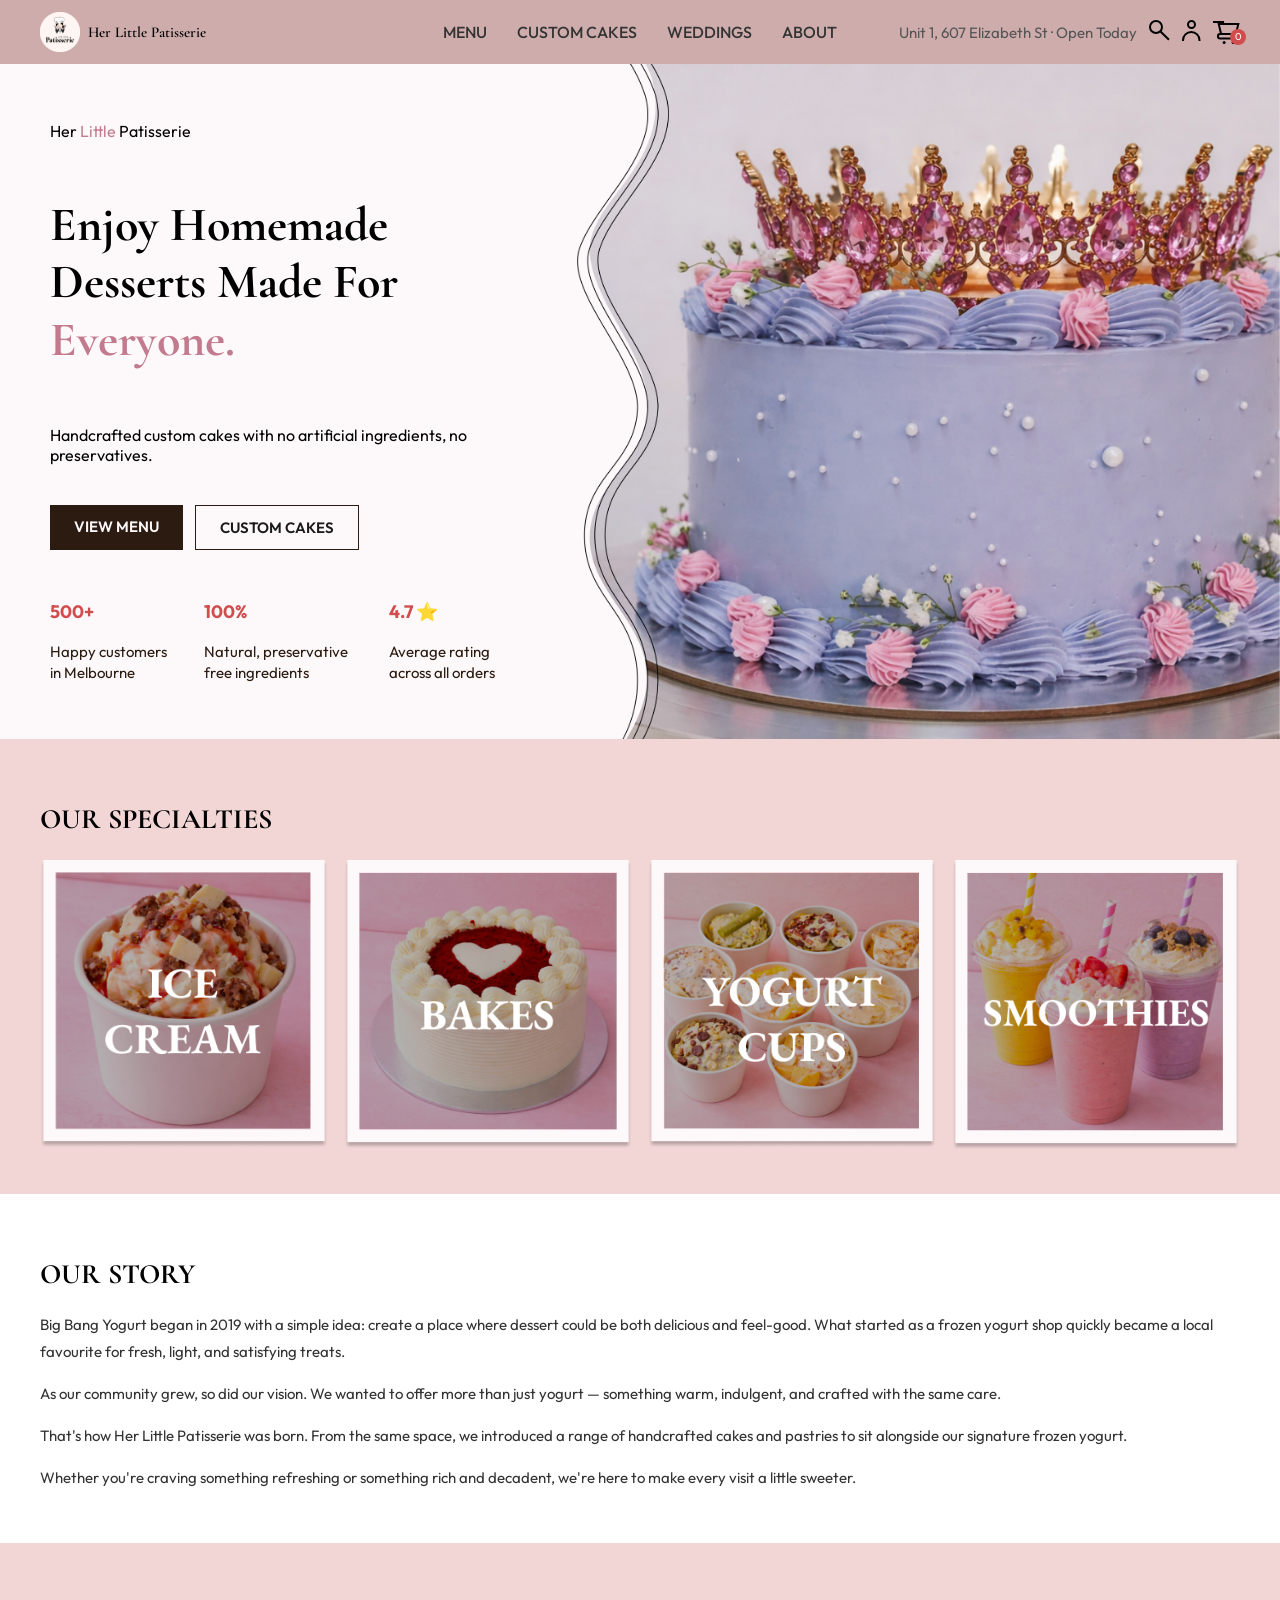
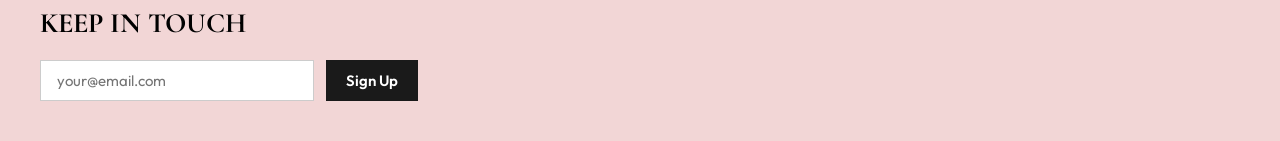
==== commit 2bf1fe71: "hamburger menu added and desktop stats fixed" ====
--- a/index.html
+++ b/index.html
@@ -61,6 +61,20 @@
                     <a href="#">CUSTOM CAKES</a>
                 </div>
 
+                <div class="stats desktop-stats">
+                    <div class="stat">
+                        <p class="stat-number">500+</p>
+                        <p class="stat-text">Happy customers in Melbourne</p>
+                    </div>
+                    <div class="stat">
+                        <p class="stat-number">100%</p>
+                        <p class="stat-text">Natural, preservative free ingredients</p>
+                    </div>
+                    <div class="stat">
+                        <p class="stat-number">4.7 ⭐</p>
+                        <p class="stat-text">Average rating across all orders</p>
+                    </div>
+                </div>
 
             </div>
 
@@ -126,6 +140,18 @@
         </section>
 
     </main>
+
+    <!-- MOBILE NAV OVERLAY -->
+    <div class="mobile-nav" id="mobile-nav">
+        <button type="button" class="mobile-nav-close" id="mobile-nav-close">✕</button>
+        <nav class="mobile-nav-links">
+            <a href="product_list.html">MENU</a>
+            <a href="#">CUSTOM CAKES</a>
+            <a href="#">WEDDINGS</a>
+            <a href="#">ABOUT</a>
+        </nav>
+    </div>
+
     <script src="script.js"></script>
 </body>
 </html>
--- a/styles/style.css
+++ b/styles/style.css
@@ -120,6 +120,52 @@
     display: none;
 }
 
+/* MOBILE NAV OVERLAY */
+.mobile-nav {
+    display: none;
+    position: fixed;
+    top: 0;
+    left: 0;
+    width: 100%;
+    height: 100%;
+    background-color: #f2d6d6;
+    z-index: 999;
+    flex-direction: column;
+    align-items: center;
+    justify-content: center;
+    gap: 2rem;
+}
+
+.mobile-nav.open {
+    display: flex;
+}
+
+.mobile-nav-close {
+    position: absolute;
+    top: 1.25rem;
+    right: 1.25rem;
+    background: none;
+    border: none;
+    font-size: 1.5rem;
+    cursor: pointer;
+    color: #333;
+}
+
+.mobile-nav-links {
+    display: flex;
+    flex-direction: column;
+    align-items: center;
+    gap: 2rem;
+}
+
+.mobile-nav-links a {
+    text-decoration: none;
+    color: #1a1a1a;
+    font-size: 1.25rem;
+    font-weight: 600;
+    letter-spacing: 0.05em;
+}
+
 /* Hamburger — hidden on desktop */
 .menu-toggle {
     display: none;
--- a/styles/index.css
+++ b/styles/index.css
@@ -250,6 +250,10 @@
         display: none;
     }
 
+    .desktop-stats {
+        display: none;
+    }
+
     .hero-text h1 {
         font-size: 2.25rem;
     }
